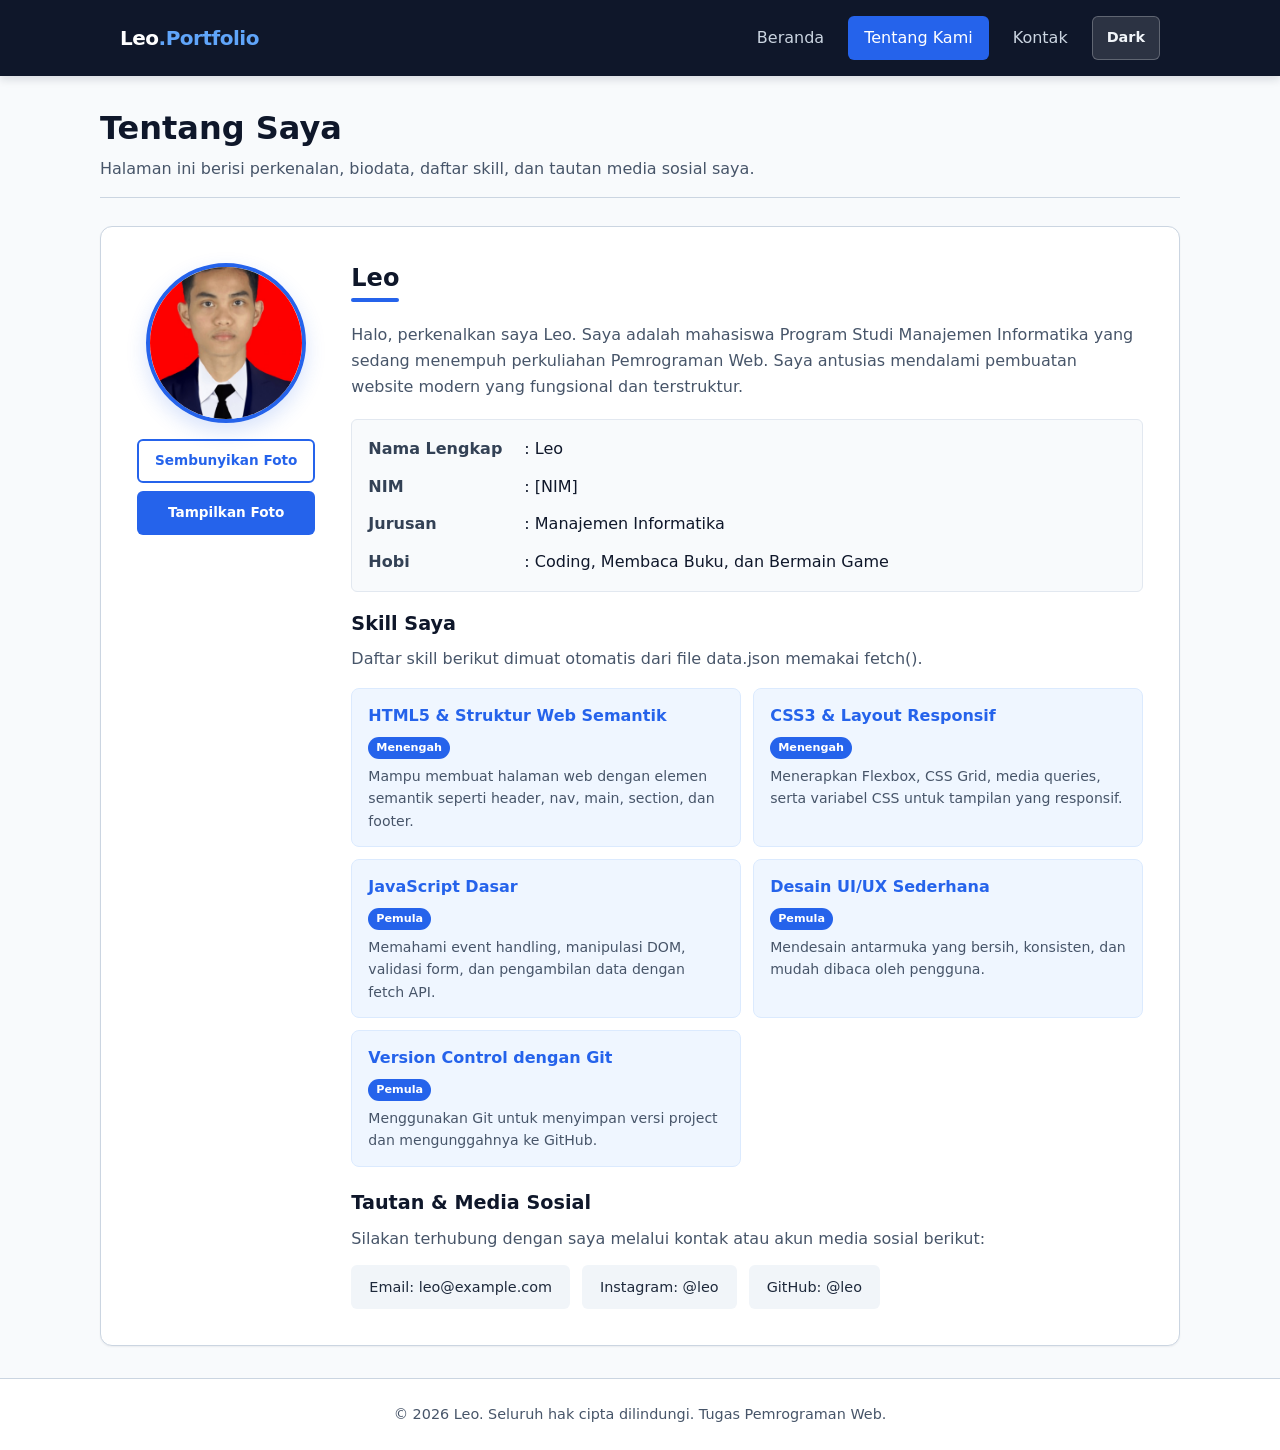
==== about.html @ 852a2a5d "first commit" ====
<!DOCTYPE html>
<html lang="id">
<head>
    <meta charset="UTF-8">
    <meta name="viewport" content="width=device-width, initial-scale=1.0">
    <title>About - Leo</title>
    <link rel="stylesheet" href="style.css">
</head>
<body>

    <!-- Navigasi utama (Flexbox) -->
    <header>
        <nav class="navbar">
            <div class="nav-brand">Leo<span>.Portfolio</span></div>
            <ul class="nav-menu">
                <li><a href="index.html">Beranda</a></li>
                <li><a href="about.html" class="active">Tentang Kami</a></li>
                <li><a href="contact.html">Kontak</a></li>
                <li>
                    <button id="btn-dark-mode" class="btn-theme-toggle" type="button" aria-label="Beralih ke Dark Mode">Dark</button>
                </li>
            </ul>
        </nav>
    </header>

    <main>
        <!-- Header halaman: judul + deskripsi singkat (syarat soal UTS) -->
        <header class="page-header">
            <h1>Tentang Saya</h1>
            <p>Halaman ini berisi perkenalan, biodata, daftar skill, dan tautan media sosial saya.</p>
        </header>

        <!-- Halaman About: Menggunakan Flexbox (.about-flex) -->
        <section id="about-section" class="about-flex">
            <!-- Kontainer Foto Profil & Tombol Pengatur Visibilitas -->
            <div class="foto-wrapper">
                <img src="foto.jpg" alt="Foto Profil Leo" class="foto-profil" id="foto-profil">
                <div class="foto-actions">
                    <button type="button" id="btn-sembunyi" class="btn btn-sm btn-outline">Sembunyikan Foto</button>
                    <button type="button" id="btn-tampil" class="btn btn-sm btn-primary">Tampilkan Foto</button>
                </div>
            </div>

            <div class="about-content">
                <h2>Leo</h2>
                <p>
                    Halo, perkenalkan saya Leo. Saya adalah mahasiswa Program Studi Manajemen Informatika yang sedang menempuh perkuliahan Pemrograman Web. Saya antusias mendalami pembuatan website modern yang fungsional dan terstruktur.
                </p>

                <!-- Biodata Lengkap (Nama, NIM, Jurusan, Hobi) -->
                <div class="biodata-grid">
                    <div class="biodata-label">Nama Lengkap</div>
                    <div class="biodata-value">: Leo</div>

                    <div class="biodata-label">NIM</div>
                    <div class="biodata-value">: [NIM]</div>

                    <div class="biodata-label">Jurusan</div>
                    <div class="biodata-value">: Manajemen Informatika</div>

                    <div class="biodata-label">Hobi</div>
                    <div class="biodata-value">: Coding, Membaca Buku, dan Bermain Game</div>
                </div>

                <!-- Daftar skill, diisi lewat JavaScript (AJAX dari data.json) -->
                <h3>Skill Saya</h3>
                <p>Daftar skill berikut dimuat otomatis dari file data.json memakai fetch().</p>
                <ul id="daftar-skill" class="skill-list">
                    <li class="skill-loading">Memuat data skill...</li>
                </ul>

                <h3>Tautan & Media Sosial</h3>
                <p>Silakan terhubung dengan saya melalui kontak atau akun media sosial berikut:</p>

                <div class="social-links">
                    <a href="mailto:leo@example.com" class="social-btn">Email: leo@example.com</a>
                    <a href="https://instagram.com" target="_blank" rel="noopener" class="social-btn">Instagram: @leo</a>
                    <a href="https://github.com" target="_blank" rel="noopener" class="social-btn">GitHub: @leo</a>
                </div>
            </div>
        </section>
    </main>

    <!-- Footer -->
    <footer>
        <p>&copy; 2026 Leo. Seluruh hak cipta dilindungi. Tugas Pemrograman Web.</p>
    </footer>

    <!-- Script Logika JavaScript -->
    <script src="script.js"></script>
</body>
</html>
---- style.css ----
/* =========================
   1. VARIABEL & RESET
   ========================= */
:root {
  --primary: #2563eb;
  --primary-hover: #1d4ed8;
  --primary-light: #eff6ff;
  --text: #0f172a;
  --muted: #475569;
  --bg: #f8fafc;
  --card: #ffffff;
  --border: #cbd5e1;
  --shadow: 0 1px 2px rgba(15, 23, 42, 0.06);
  --shadow-lg: 0 10px 20px rgba(15, 23, 42, 0.08);
  --radius: 12px;
}

* {
  box-sizing: border-box;
  margin: 0;
  padding: 0;
}

html {
  scroll-behavior: smooth;
}

/* Gunakan font bawaan sistem agar loading cepat dan tidak terlihat "dari generator" */
body {
  font-family: system-ui, -apple-system, BlinkMacSystemFont, "Segoe UI", Roboto, Arial, sans-serif;
  background: var(--bg);
  color: var(--text);
  line-height: 1.6;
  min-height: 100vh;
  display: flex;
  flex-direction: column;
}

img {
  max-width: 100%;
  display: block;
}

/* =========================
   2. TIPOGRAFI & UMUM
   ========================= */
h1,
h2,
h3 {
  color: var(--text);
  font-weight: 700;
  line-height: 1.3;
}

h1 {
  font-size: 2rem;
  margin-bottom: 12px;
}

h2 {
  font-size: 1.5rem;
  margin-bottom: 20px;
  position: relative;
  padding-bottom: 8px;
}

h2::after {
  content: '';
  position: absolute;
  left: 0;
  bottom: 0;
  width: 48px;
  height: 4px;
  background: var(--primary);
  border-radius: 999px;
}

h3 {
  font-size: 1.2rem;
  margin-bottom: 10px;
}

p {
  color: var(--muted);
  margin-bottom: 14px;
}

a {
  color: var(--primary);
  text-decoration: none;
  transition: color 0.2s ease;
}

a:hover {
  color: var(--primary-hover);
}

button,
.btn {
  font: inherit;
  border: none;
  cursor: pointer;
  transition: 0.2s ease;
}

button:hover,
.btn:hover {
  transform: translateY(-1px);
}

button:focus-visible,
a:focus-visible,
input:focus-visible,
textarea:focus-visible {
  outline: 2px solid var(--primary);
  outline-offset: 2px;
}

/* =========================
   3. LAYOUT UTAMA
   ========================= */
header {
  background: #0f172a;
  position: sticky;
  top: 0;
  z-index: 10;
  box-shadow: 0 4px 8px rgba(15, 23, 42, 0.12);
}

main {
  width: min(1080px, calc(100% - 40px));
  margin: 0 auto;
  padding: 32px 0;
  flex: 1;
}

footer {
  background: #ffffff;
  border-top: 1px solid var(--border);
  text-align: center;
  padding: 24px 20px;
  margin-top: auto;
}

footer p {
  margin-bottom: 0;
  font-size: 0.9rem;
}

/* =========================
   3b. PAGE HEADER (judul + deskripsi tiap halaman)
   Header di dalam main, tanpa background gelap seperti navbar.
   ========================= */
.page-header {
  background: transparent;
  position: static;
  box-shadow: none;
  margin-bottom: 28px;
  padding-bottom: 16px;
  border-bottom: 1px solid var(--border);
}

.page-header h1 {
  margin-bottom: 6px;
}

.page-header p {
  font-size: 1rem;
  color: var(--muted);
  margin-bottom: 0;
}

/* =========================
   4. NAVBAR
   ========================= */
.navbar {
  max-width: 1080px;
  margin: 0 auto;
  padding: 16px 20px;
  display: flex;
  align-items: center;
  justify-content: space-between;
}

.nav-brand {
  color: #ffffff;
  font-size: 1.25rem;
  font-weight: 700;
  letter-spacing: -0.5px;
}

.nav-brand span {
  color: #60a5fa;
}

.nav-menu {
  display: flex;
  align-items: center;
  list-style: none;
  gap: 8px;
}

.nav-menu a {
  display: inline-block;
  color: #cbd5e1;
  padding: 10px 16px;
  min-height: 44px;
  line-height: 24px;
  border-radius: 6px;
}

.nav-menu a:hover {
  color: #ffffff;
  background: rgba(255, 255, 255, 0.08);
}

.nav-menu a.active {
  color: #ffffff;
  background: var(--primary);
}

/* =========================
   5. HOME HERO
   ========================= */
#profil,
.about-flex {
  display: flex;
  align-items: flex-start;
  gap: 36px;
  background: var(--card);
  border: 1px solid var(--border);
  border-radius: var(--radius);
  box-shadow: var(--shadow);
  padding: 36px;
}

#profil {
  margin-bottom: 40px;
}

#profil .foto-profil,
#about-section .foto-profil {
  width: 160px;
  height: 160px;
  min-width: 160px;
  border-radius: 50%;
  object-fit: cover;
  border: 4px solid var(--primary);
  box-shadow: 0 8px 20px rgba(37, 99, 235, 0.18);
}

.badge-status {
  display: inline-block;
  background: var(--primary-light);
  color: var(--primary);
  padding: 4px 12px;
  border-radius: 999px;
  font-size: 0.85rem;
  font-weight: 600;
  margin-bottom: 12px;
}

.intro-text {
  font-size: 1.05rem;
  color: var(--text);
  margin-bottom: 20px;
}

.btn-group {
  display: flex;
  flex-wrap: wrap;
  gap: 12px;
}

.btn {
  display: inline-flex;
  align-items: center;
  justify-content: center;
  min-height: 44px;
  padding: 12px 24px;
  border-radius: 6px;
  font-weight: 600;
}

.btn-primary {
  background: var(--primary);
  color: #ffffff;
}

.btn-primary:hover {
  background: var(--primary-hover);
  color: #ffffff;
}

.btn-outline {
  background: transparent;
  color: var(--primary);
  border: 2px solid var(--primary);
  padding: 10px 22px;
}

.btn-outline:hover {
  background: var(--primary-light);
  color: var(--primary-hover);
}

/* =========================
   6. PROJECT CARD
   ========================= */
.projects-grid {
  display: grid;
  grid-template-columns: repeat(3, minmax(0, 1fr));
  gap: 24px;
}

.card {
  background: var(--card);
  border: 1px solid var(--border);
  border-radius: var(--radius);
  box-shadow: var(--shadow);
  padding: 24px;
  display: flex;
  flex-direction: column;
  transition: 0.2s ease;
}

.card:hover {
  transform: translateY(-4px);
  box-shadow: var(--shadow-lg);
  border-color: #94a3b8;
}

.card-header {
  margin-bottom: 12px;
}

.card-title {
  margin-bottom: 8px;
  font-size: 1.25rem;
}

.card-desc {
  color: var(--muted);
  font-size: 0.95rem;
  line-height: 1.5;
  margin-bottom: 16px;
}

.card-tags {
  display: flex;
  flex-wrap: wrap;
  gap: 8px;
  margin-top: auto;
  padding-top: 16px;
  border-top: 1px solid #f1f5f9;
}

.tag {
  background: #f1f5f9;
  color: #334155;
  font-size: 0.75rem;
  font-weight: 600;
  padding: 4px 10px;
  border-radius: 6px;
}

/* =========================
   7. ABOUT PAGE
   ========================= */
.about-content {
  flex: 1;
}

.biodata-grid {
  display: grid;
  grid-template-columns: 140px 1fr;
  gap: 12px 16px;
  margin: 20px 0;
  padding: 16px;
  background: #f8fafc;
  border: 1px solid #e2e8f0;
  border-radius: 6px;
}

.biodata-label {
  font-weight: 600;
  color: #334155;
}

.biodata-value {
  color: var(--text);
}

/* Daftar skill (diisi lewat AJAX dari data.json) */
.skill-list {
  list-style: none;
  display: grid;
  grid-template-columns: repeat(2, minmax(0, 1fr));
  gap: 12px;
  margin: 16px 0 24px;
  padding: 0;
}

.skill-item {
  background: var(--primary-light);
  border: 1px solid #dbeafe;
  border-radius: 8px;
  padding: 14px 16px;
}

.skill-item h4 {
  font-size: 1rem;
  color: var(--primary);
  margin-bottom: 4px;
}

.skill-item .skill-tingkat {
  display: inline-block;
  background: var(--primary);
  color: #ffffff;
  font-size: 0.7rem;
  font-weight: 600;
  padding: 2px 8px;
  border-radius: 999px;
  margin-bottom: 6px;
}

.skill-item p {
  font-size: 0.88rem;
  color: var(--muted);
  margin-bottom: 0;
}

.skill-loading,
.skill-error {
  grid-column: 1 / -1;
  text-align: center;
  padding: 16px;
  color: var(--muted);
  font-style: italic;
}

.skill-error {
  color: #dc2626;
}

/* =========================
   8. CONTACT PAGE
   ========================= */
#contact-section {
  display: grid;
  grid-template-columns: 1.2fr 0.8fr;
  gap: 32px;
}

#form-pesan {
  display: flex;
  flex-direction: column;
  gap: 16px;
  background: var(--card);
  border: 1px solid var(--border);
  border-radius: var(--radius);
  box-shadow: var(--shadow);
  padding: 32px;
}

.form-group {
  display: flex;
  flex-direction: column;
  gap: 6px;
}

.form-group label {
  font-weight: 600;
  font-size: 0.95rem;
  color: #334155;
}

.form-control {
  width: 100%;
  min-height: 44px;
  padding: 12px 16px;
  font: inherit;
  color: var(--text);
  background: #ffffff;
  border: 1px solid var(--border);
  border-radius: 6px;
  transition: border-color 0.2s ease, box-shadow 0.2s ease;
}

.form-control:focus {
  border-color: var(--primary);
  box-shadow: 0 0 0 3px rgba(37, 99, 235, 0.15);
}

textarea.form-control {
  min-height: 120px;
  resize: vertical;
}

#status-pesan {
  display: none;
  padding: 14px 18px;
  border-radius: 6px;
  font-size: 0.95rem;
  font-weight: 500;
  margin-top: 8px;
}

#status-pesan.sukses {
  display: block;
  background: #dcfce7;
  color: #166534;
  border: 1px solid #86efac;
}

#status-pesan.error {
  display: block;
  background: #fef2f2;
  color: #dc2626;
  border: 1px solid #fca5a5;
}

.form-control.input-error {
  border-color: #dc2626 !important;
  box-shadow: 0 0 0 3px rgba(220, 38, 38, 0.2) !important;
}

.contact-info-card {
  background: var(--card);
  border: 1px solid var(--border);
  border-radius: var(--radius);
  box-shadow: var(--shadow);
  padding: 32px;
  display: flex;
  flex-direction: column;
  gap: 20px;
}

.contact-item {
  display: flex;
  flex-direction: column;
  gap: 4px;
}

.contact-label {
  font-size: 0.85rem;
  text-transform: uppercase;
  letter-spacing: 0.5px;
  font-weight: 600;
  color: #64748b;
}

.contact-value {
  font-size: 1.05rem;
  font-weight: 500;
  color: var(--text);
}

.social-links {
  display: flex;
  flex-wrap: wrap;
  gap: 12px;
  margin-top: 8px;
}

.social-btn {
  display: inline-flex;
  align-items: center;
  justify-content: center;
  min-height: 44px;
  padding: 10px 18px;
  border-radius: 6px;
  background: #f1f5f9;
  color: #1e293b;
  font-weight: 500;
  font-size: 0.9rem;
}

.social-btn:hover {
  background: var(--primary);
  color: #ffffff;
}

/* =========================
   9. RESPONSIVE
   ========================= */
@media (max-width: 768px) {
  .projects-grid {
    grid-template-columns: repeat(2, minmax(0, 1fr));
    gap: 20px;
  }

  #contact-section {
    grid-template-columns: 1fr;
    gap: 24px;
  }

  .about-flex {
    gap: 24px;
    padding: 28px;
  }

  .skill-list {
    grid-template-columns: 1fr;
  }
}

@media (max-width: 480px) {
  .navbar {
    flex-direction: column;
    gap: 14px;
    text-align: center;
    padding: 14px 16px;
  }

  .nav-menu {
    width: 100%;
    justify-content: center;
    flex-wrap: wrap;
    gap: 8px;
  }

  .nav-menu a {
    padding: 8px 12px;
    font-size: 0.95rem;
  }

  main {
    width: min(100% - 20px, 1080px);
    padding: 20px 0;
  }

  #profil {
    flex-direction: column;
    text-align: center;
    gap: 20px;
    padding: 24px 16px;
  }

  .btn-group {
    justify-content: center;
  }

  .projects-grid {
    grid-template-columns: 1fr;
    gap: 16px;
  }

  .about-flex {
    flex-direction: column;
    align-items: center;
    text-align: center;
    padding: 24px 16px;
  }

  .biodata-grid {
    grid-template-columns: 1fr;
    text-align: left;
    gap: 8px;
  }

  #form-pesan,
  .contact-info-card {
    padding: 20px 16px;
  }
}

/* ==========================================================================
   10. INTERAKSI JAVASCRIPT & DARK MODE
   ========================================================================== */

/* Tombol Toggle Tema (Dark Mode) */
.btn-theme-toggle {
  display: inline-flex;
  align-items: center;
  gap: 8px;
  background: rgba(255, 255, 255, 0.12);
  color: #f1f5f9;
  border: 1px solid rgba(255, 255, 255, 0.25);
  padding: 8px 14px;
  min-height: 44px;
  border-radius: 6px;
  font-size: 0.9rem;
  font-weight: 600;
  cursor: pointer;
  transition: all 0.2s ease;
}

.btn-theme-toggle:hover {
  background: rgba(255, 255, 255, 0.22);
  color: #ffffff;
  border-color: rgba(255, 255, 255, 0.4);
}

/* Pengaturan Visibilitas Foto Profil (About) */
.foto-wrapper {
  display: flex;
  flex-direction: column;
  align-items: center;
  gap: 16px;
  min-width: 160px;
}

.foto-actions {
  display: flex;
  flex-direction: column;
  gap: 8px;
  width: 100%;
}

.btn-sm {
  min-height: 44px;
  padding: 8px 16px;
  font-size: 0.85rem;
  width: 100%;
  text-align: center;
}

/* ==========================================================================
   10b. ANIMASI (Style & Animation lewat CSS)
   Keyframe fadeIn dipakai untuk card skill dan notifikasi form.
   ========================================================================== */
@keyframes fadeIn {
  from {
    opacity: 0;
    transform: translateY(10px);
  }
  to {
    opacity: 1;
    transform: translateY(0);
  }
}

.fade-in {
  animation: fadeIn 0.4s ease forwards;
}

/* ==========================================================================
   DARK MODE
   Background hitam (#000000) dan font putih (#ffffff) sesuai spesifikasi
   ========================================================================== */
body.dark-mode {
  background-color: #000000;
  color: #ffffff;
}

body.dark-mode h1,
body.dark-mode h2,
body.dark-mode h3 {
  color: #ffffff;
}

body.dark-mode p {
  color: #e2e8f0;
}

body.dark-mode .intro-text {
  color: #f8fafc;
}

body.dark-mode header {
  background-color: #09090b;
  border-bottom: 1px solid #27272a;
}

body.dark-mode .page-header {
  border-bottom-color: #27272a;
}

body.dark-mode footer {
  background-color: #09090b;
  border-top: 1px solid #27272a;
}

body.dark-mode footer p {
  color: #a1a1aa;
}

body.dark-mode .card,
body.dark-mode #profil,
body.dark-mode .about-flex,
body.dark-mode #form-pesan,
body.dark-mode .contact-info-card {
  background-color: #121212;
  border-color: #27272a;
  box-shadow: 0 6px 16px rgba(0, 0, 0, 0.6);
}

body.dark-mode .card:hover {
  border-color: #3f3f46;
}

body.dark-mode .card-desc {
  color: #cbd5e1;
}

body.dark-mode .card-tags {
  border-top-color: #27272a;
}

body.dark-mode .tag {
  background: #27272a;
  color: #f4f4f5;
}

body.dark-mode .badge-status {
  background: #1e3a8a;
  color: #93c5fd;
}

body.dark-mode .btn-outline {
  color: #60a5fa;
  border-color: #60a5fa;
}

body.dark-mode .btn-outline:hover {
  background: #1e293b;
  color: #93c5fd;
}

body.dark-mode .biodata-grid {
  background-color: #18181b;
  border-color: #27272a;
}

body.dark-mode .biodata-label {
  color: #93c5fd;
}

body.dark-mode .biodata-value {
  color: #ffffff;
}

/* Skill list di dark mode */
body.dark-mode .skill-item {
  background-color: #18181b;
  border-color: #27272a;
}

body.dark-mode .skill-item h4 {
  color: #93c5fd;
}

body.dark-mode .skill-item p {
  color: #cbd5e1;
}

body.dark-mode .skill-error {
  color: #fca5a5;
}

body.dark-mode .form-group label {
  color: #f4f4f5;
}

body.dark-mode .form-control {
  background-color: #18181b;
  color: #ffffff;
  border-color: #3f3f46;
}

body.dark-mode .form-control:focus {
  border-color: #3b82f6;
  box-shadow: 0 0 0 3px rgba(59, 130, 246, 0.35);
}

body.dark-mode .contact-label {
  color: #a1a1aa;
}

body.dark-mode .contact-value {
  color: #ffffff;
}

body.dark-mode .social-btn {
  background-color: #27272a;
  color: #f4f4f5;
}

body.dark-mode .social-btn:hover {
  background-color: var(--primary);
  color: #ffffff;
}

body.dark-mode .btn-theme-toggle {
  background-color: #27272a;
  border-color: #3f3f46;
  color: #fef08a;
}

body.dark-mode .btn-theme-toggle:hover {
  background-color: #3f3f46;
  color: #ffffff;
}

body.dark-mode #status-pesan.sukses {
  background: #052e16;
  color: #86efac;
  border-color: #166534;
}

body.dark-mode #status-pesan.error {
  background: #450a0a;
  color: #fca5a5;
  border-color: #991b1b;
}
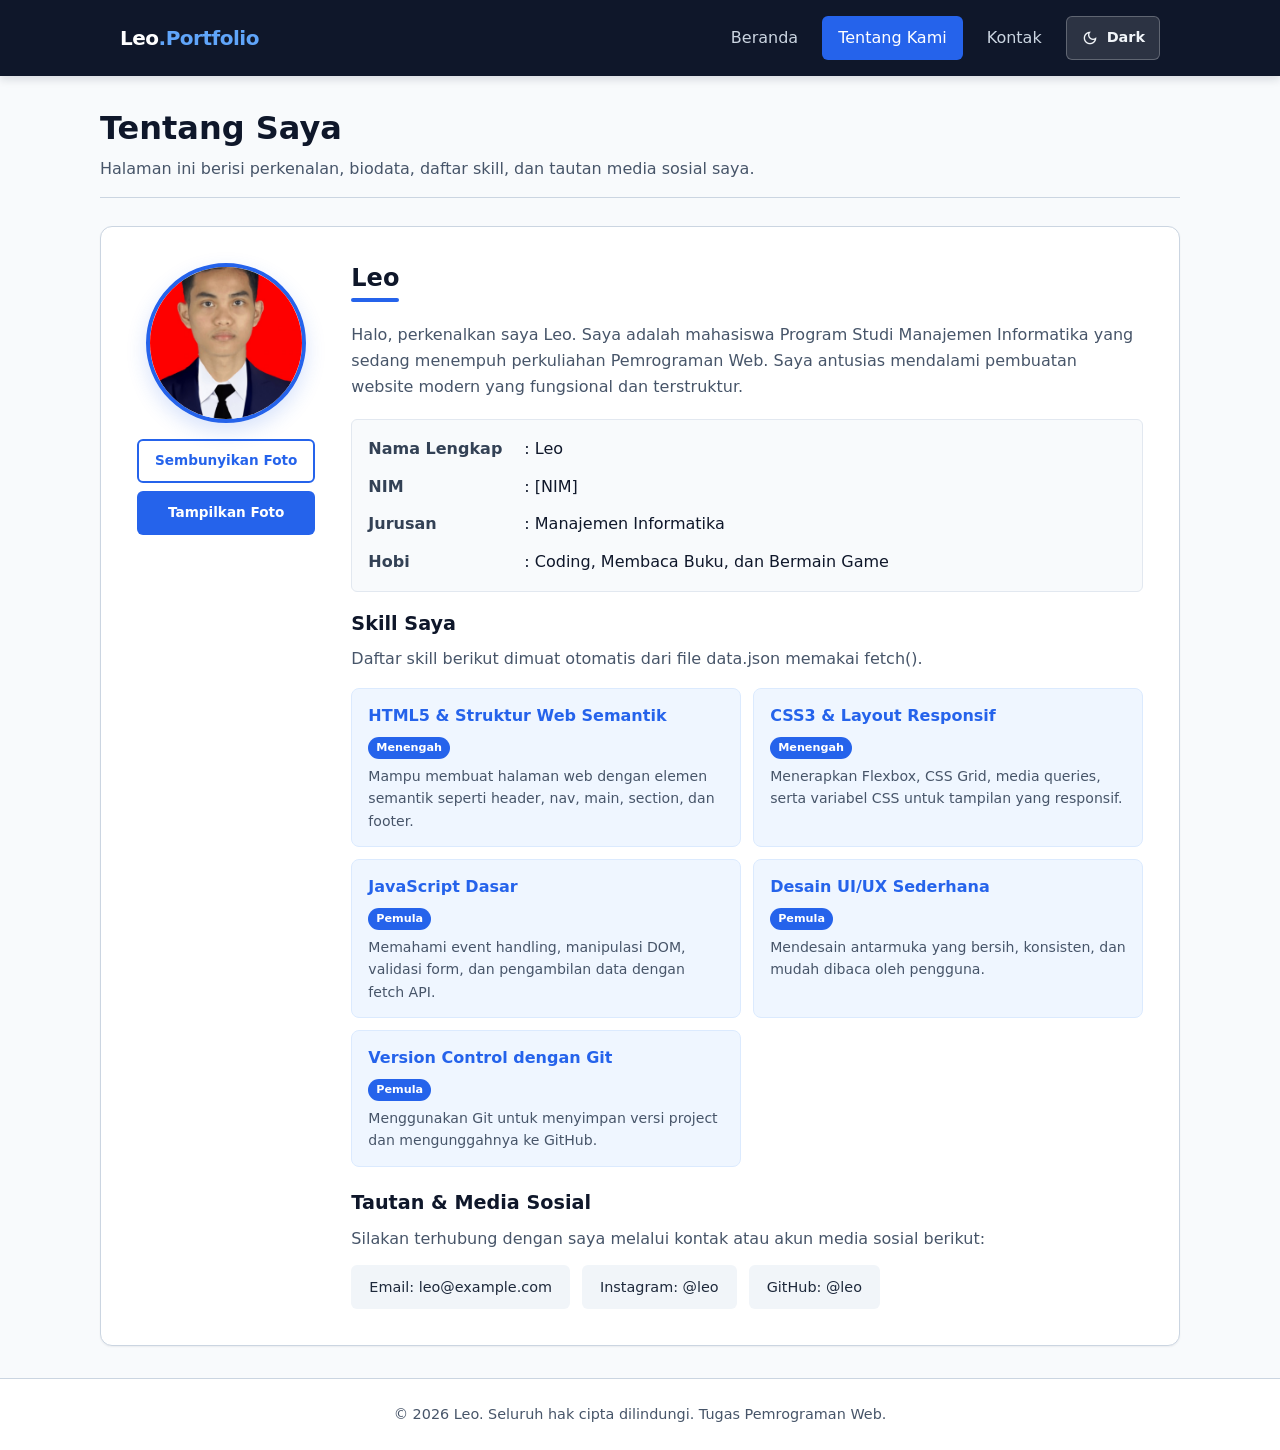
==== commit d80fce58: "Replace emoji icons with Material Symbols (dark_mode/light_mode) for professional look" ====
--- a/about.html
+++ b/about.html
@@ -5,6 +5,8 @@
     <meta name="viewport" content="width=device-width, initial-scale=1.0">
     <title>About - Leo</title>
     <link rel="stylesheet" href="style.css">
+    <!-- Google Fonts Icons untuk ikon profesional -->
+    <link rel="stylesheet" href="https://fonts.googleapis.com/css2?family=Material+Symbols+Outlined:opsz,wght,FILL,GRAD@24,400,0,0&icon_names=dark_mode,light_mode">
 </head>
 <body>
 
@@ -17,7 +19,7 @@
                 <li><a href="about.html" class="active">Tentang Kami</a></li>
                 <li><a href="contact.html">Kontak</a></li>
                 <li>
-                    <button id="btn-dark-mode" class="btn-theme-toggle" type="button" aria-label="Beralih ke Dark Mode">Dark</button>
+                    <button id="btn-dark-mode" class="btn-theme-toggle" type="button" aria-label="Beralih ke Dark Mode"><span class="material-symbols-outlined" aria-hidden="true">dark_mode</span> Dark</button>
                 </li>
             </ul>
         </nav>
--- a/style.css
+++ b/style.css
@@ -693,6 +693,13 @@
   border-color: rgba(255, 255, 255, 0.4);
 }
 
+/* Ikon Material Symbols di tombol tema */
+.btn-theme-toggle .material-symbols-outlined {
+  font-size: 18px;
+  line-height: 1;
+  vertical-align: -3px;
+}
+
 /* Pengaturan Visibilitas Foto Profil (About) */
 .foto-wrapper {
   display: flex;
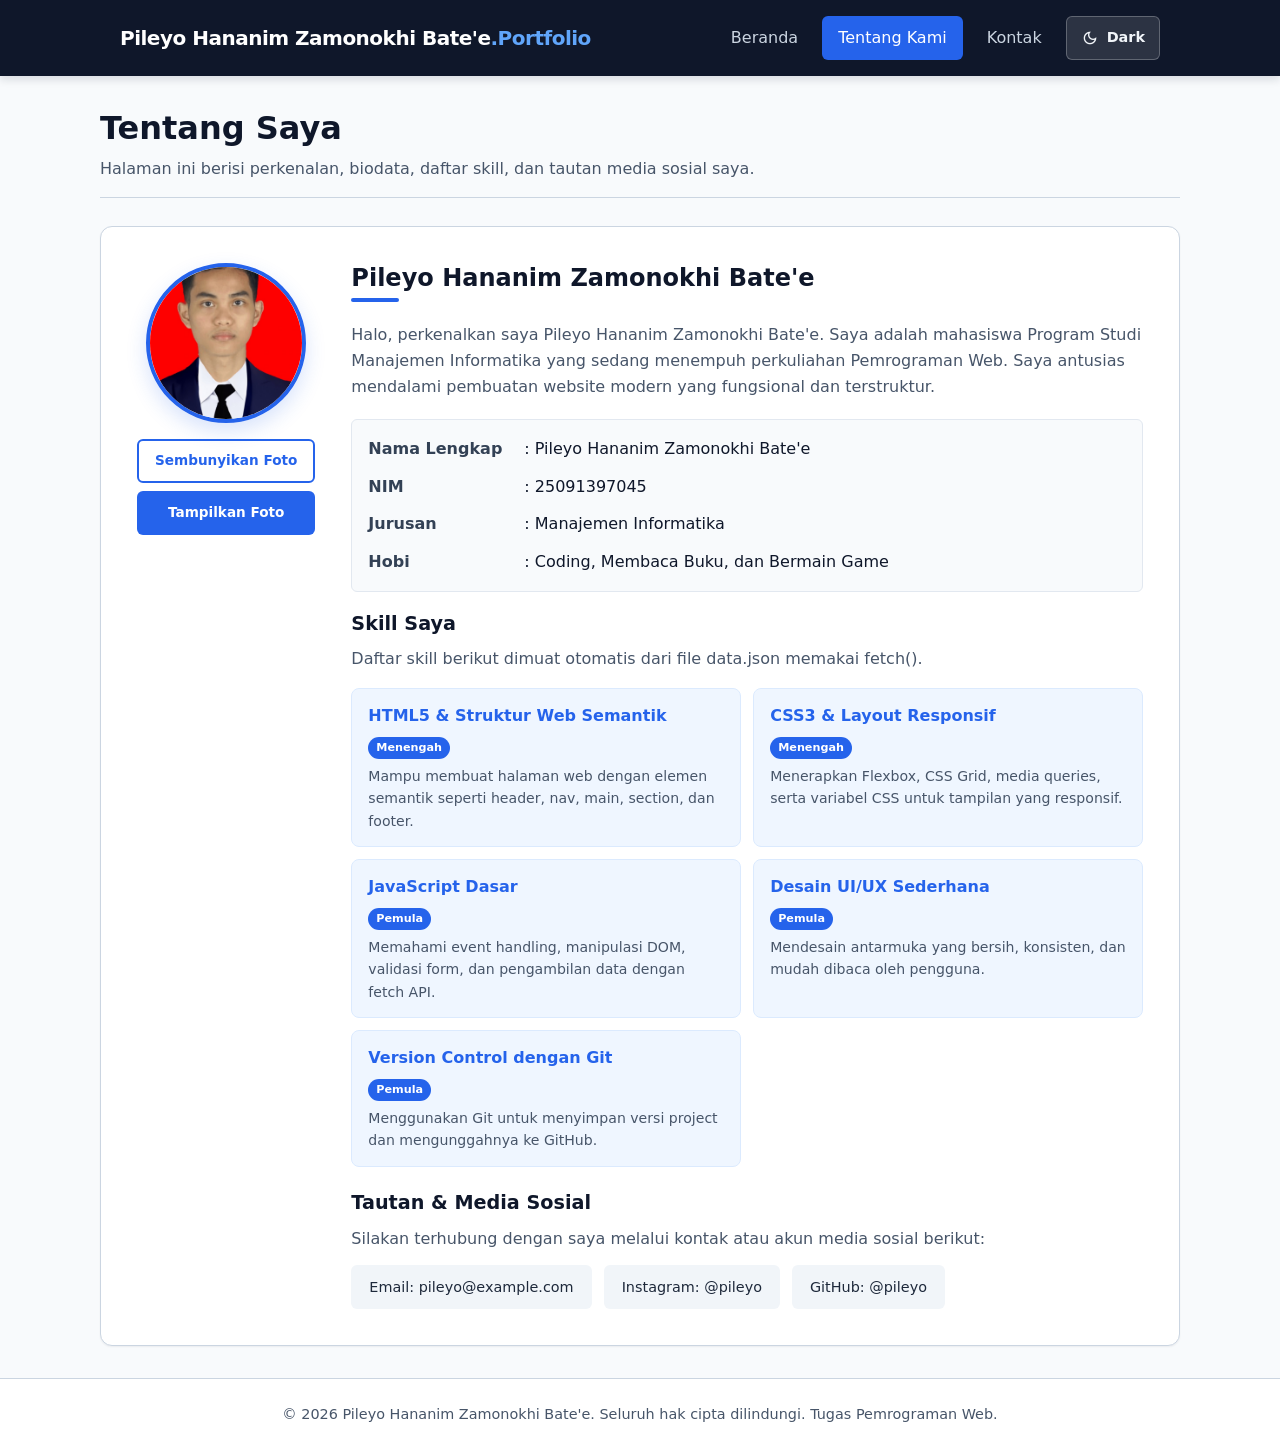
==== commit feb012be: "Update identitas: nama Pileyo Hananim Zamonokhi Bate'e, NIM 25091397045" ====
--- a/about.html
+++ b/about.html
@@ -3,7 +3,7 @@
 <head>
     <meta charset="UTF-8">
     <meta name="viewport" content="width=device-width, initial-scale=1.0">
-    <title>About - Leo</title>
+    <title>About - Pileyo Hananim Zamonokhi Bate'e</title>
     <link rel="stylesheet" href="style.css">
     <!-- Google Fonts Icons untuk ikon profesional -->
     <link rel="stylesheet" href="https://fonts.googleapis.com/css2?family=Material+Symbols+Outlined:opsz,wght,FILL,GRAD@24,400,0,0&icon_names=dark_mode,light_mode">
@@ -13,7 +13,7 @@
     <!-- Navigasi utama (Flexbox) -->
     <header>
         <nav class="navbar">
-            <div class="nav-brand">Leo<span>.Portfolio</span></div>
+            <div class="nav-brand">Pileyo Hananim Zamonokhi Bate'e<span>.Portfolio</span></div>
             <ul class="nav-menu">
                 <li><a href="index.html">Beranda</a></li>
                 <li><a href="about.html" class="active">Tentang Kami</a></li>
@@ -36,7 +36,7 @@
         <section id="about-section" class="about-flex">
             <!-- Kontainer Foto Profil & Tombol Pengatur Visibilitas -->
             <div class="foto-wrapper">
-                <img src="foto.jpg" alt="Foto Profil Leo" class="foto-profil" id="foto-profil">
+                <img src="foto.jpg" alt="Foto Profil Pileyo Hananim Zamonokhi Bate'e" class="foto-profil" id="foto-profil">
                 <div class="foto-actions">
                     <button type="button" id="btn-sembunyi" class="btn btn-sm btn-outline">Sembunyikan Foto</button>
                     <button type="button" id="btn-tampil" class="btn btn-sm btn-primary">Tampilkan Foto</button>
@@ -44,18 +44,18 @@
             </div>
 
             <div class="about-content">
-                <h2>Leo</h2>
+                <h2>Pileyo Hananim Zamonokhi Bate'e</h2>
                 <p>
-                    Halo, perkenalkan saya Leo. Saya adalah mahasiswa Program Studi Manajemen Informatika yang sedang menempuh perkuliahan Pemrograman Web. Saya antusias mendalami pembuatan website modern yang fungsional dan terstruktur.
+                    Halo, perkenalkan saya Pileyo Hananim Zamonokhi Bate'e. Saya adalah mahasiswa Program Studi Manajemen Informatika yang sedang menempuh perkuliahan Pemrograman Web. Saya antusias mendalami pembuatan website modern yang fungsional dan terstruktur.
                 </p>
 
                 <!-- Biodata Lengkap (Nama, NIM, Jurusan, Hobi) -->
                 <div class="biodata-grid">
                     <div class="biodata-label">Nama Lengkap</div>
-                    <div class="biodata-value">: Leo</div>
+                    <div class="biodata-value">: Pileyo Hananim Zamonokhi Bate'e</div>
 
                     <div class="biodata-label">NIM</div>
-                    <div class="biodata-value">: [NIM]</div>
+                    <div class="biodata-value">: 25091397045</div>
 
                     <div class="biodata-label">Jurusan</div>
                     <div class="biodata-value">: Manajemen Informatika</div>
@@ -75,9 +75,9 @@
                 <p>Silakan terhubung dengan saya melalui kontak atau akun media sosial berikut:</p>
 
                 <div class="social-links">
-                    <a href="mailto:leo@example.com" class="social-btn">Email: leo@example.com</a>
-                    <a href="https://instagram.com" target="_blank" rel="noopener" class="social-btn">Instagram: @leo</a>
-                    <a href="https://github.com" target="_blank" rel="noopener" class="social-btn">GitHub: @leo</a>
+                    <a href="mailto:pileyo@example.com" class="social-btn">Email: pileyo@example.com</a>
+                    <a href="https://instagram.com" target="_blank" rel="noopener" class="social-btn">Instagram: @pileyo</a>
+                    <a href="https://github.com" target="_blank" rel="noopener" class="social-btn">GitHub: @pileyo</a>
                 </div>
             </div>
         </section>
@@ -85,7 +85,7 @@
 
     <!-- Footer -->
     <footer>
-        <p>&copy; 2026 Leo. Seluruh hak cipta dilindungi. Tugas Pemrograman Web.</p>
+        <p>&copy; 2026 Pileyo Hananim Zamonokhi Bate'e. Seluruh hak cipta dilindungi. Tugas Pemrograman Web.</p>
     </footer>
 
     <!-- Script Logika JavaScript -->
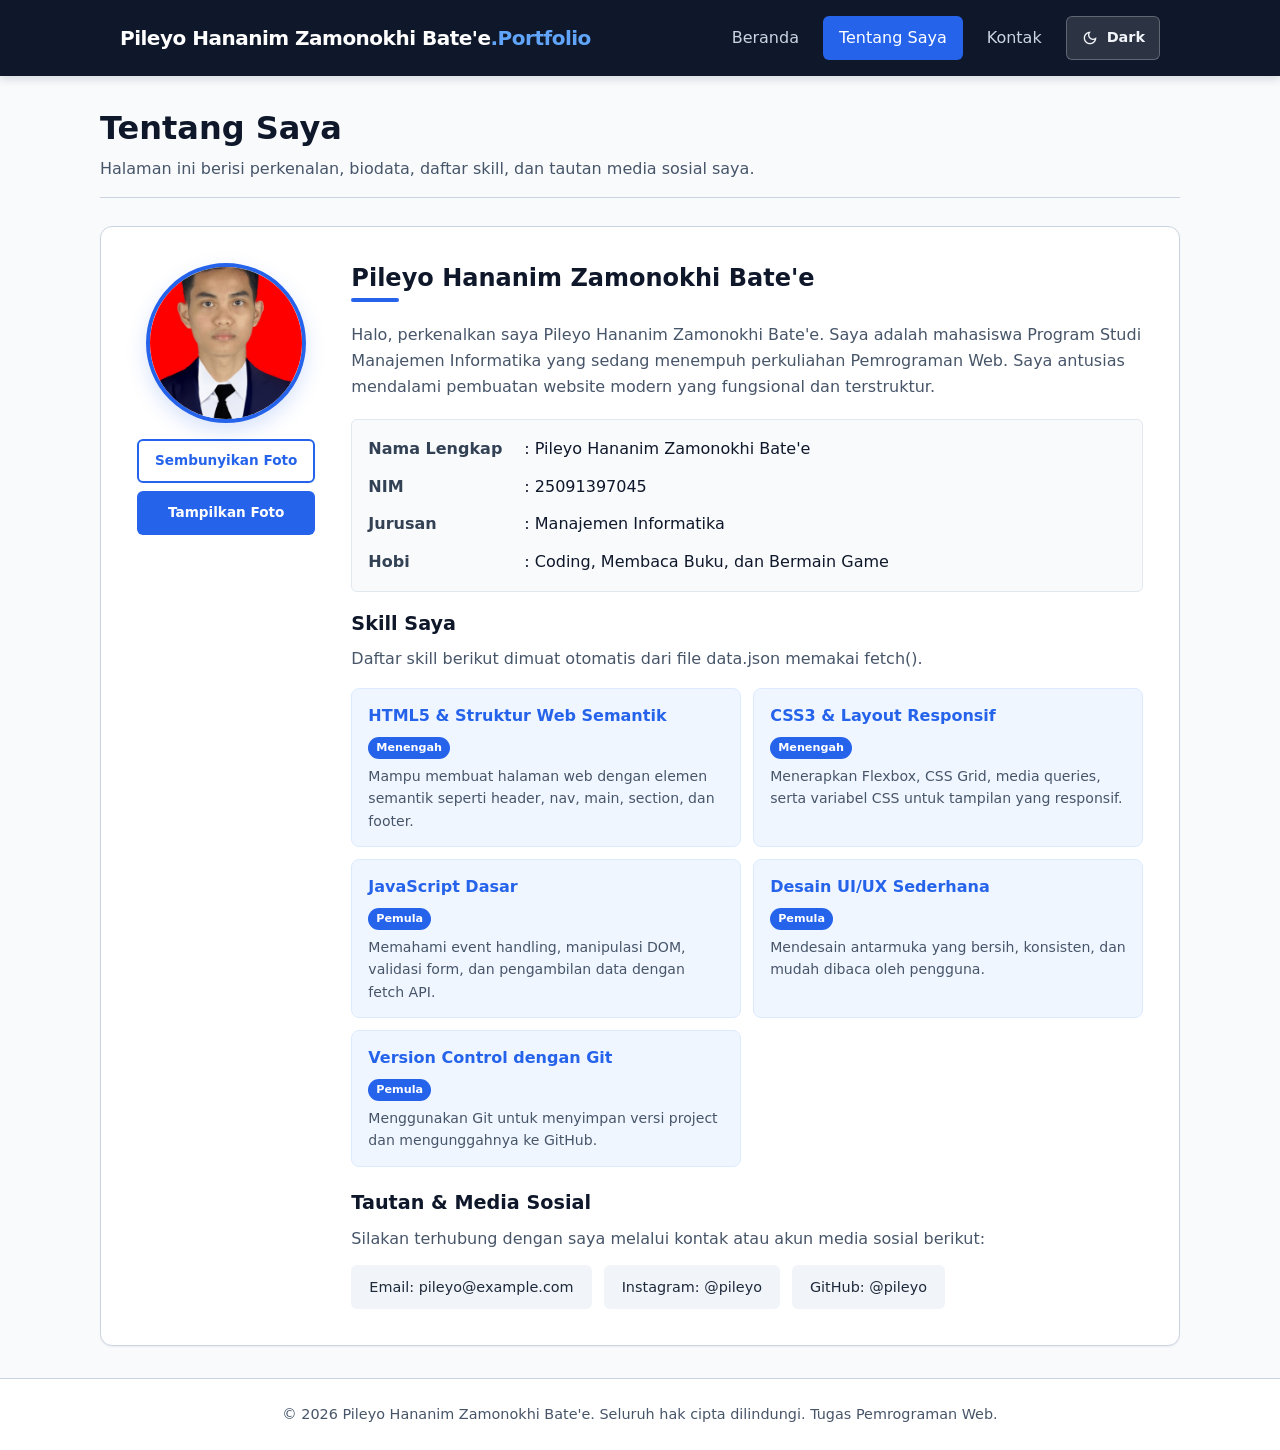
==== commit 245dd346: "commit pertama" ====
--- a/about.html
+++ b/about.html
@@ -5,18 +5,16 @@
     <meta name="viewport" content="width=device-width, initial-scale=1.0">
     <title>About - Pileyo Hananim Zamonokhi Bate'e</title>
     <link rel="stylesheet" href="style.css">
-    <!-- Google Fonts Icons untuk ikon profesional -->
     <link rel="stylesheet" href="https://fonts.googleapis.com/css2?family=Material+Symbols+Outlined:opsz,wght,FILL,GRAD@24,400,0,0&icon_names=dark_mode,light_mode">
 </head>
 <body>
 
-    <!-- Navigasi utama (Flexbox) -->
     <header>
         <nav class="navbar">
             <div class="nav-brand">Pileyo Hananim Zamonokhi Bate'e<span>.Portfolio</span></div>
             <ul class="nav-menu">
                 <li><a href="index.html">Beranda</a></li>
-                <li><a href="about.html" class="active">Tentang Kami</a></li>
+                <li><a href="about.html" class="active">Tentang Saya</a></li>
                 <li><a href="contact.html">Kontak</a></li>
                 <li>
                     <button id="btn-dark-mode" class="btn-theme-toggle" type="button" aria-label="Beralih ke Dark Mode"><span class="material-symbols-outlined" aria-hidden="true">dark_mode</span> Dark</button>
@@ -26,15 +24,12 @@
     </header>
 
     <main>
-        <!-- Header halaman: judul + deskripsi singkat (syarat soal UTS) -->
         <header class="page-header">
             <h1>Tentang Saya</h1>
             <p>Halaman ini berisi perkenalan, biodata, daftar skill, dan tautan media sosial saya.</p>
         </header>
 
-        <!-- Halaman About: Menggunakan Flexbox (.about-flex) -->
         <section id="about-section" class="about-flex">
-            <!-- Kontainer Foto Profil & Tombol Pengatur Visibilitas -->
             <div class="foto-wrapper">
                 <img src="foto.jpg" alt="Foto Profil Pileyo Hananim Zamonokhi Bate'e" class="foto-profil" id="foto-profil">
                 <div class="foto-actions">
@@ -49,7 +44,6 @@
                     Halo, perkenalkan saya Pileyo Hananim Zamonokhi Bate'e. Saya adalah mahasiswa Program Studi Manajemen Informatika yang sedang menempuh perkuliahan Pemrograman Web. Saya antusias mendalami pembuatan website modern yang fungsional dan terstruktur.
                 </p>
 
-                <!-- Biodata Lengkap (Nama, NIM, Jurusan, Hobi) -->
                 <div class="biodata-grid">
                     <div class="biodata-label">Nama Lengkap</div>
                     <div class="biodata-value">: Pileyo Hananim Zamonokhi Bate'e</div>
@@ -64,7 +58,6 @@
                     <div class="biodata-value">: Coding, Membaca Buku, dan Bermain Game</div>
                 </div>
 
-                <!-- Daftar skill, diisi lewat JavaScript (AJAX dari data.json) -->
                 <h3>Skill Saya</h3>
                 <p>Daftar skill berikut dimuat otomatis dari file data.json memakai fetch().</p>
                 <ul id="daftar-skill" class="skill-list">
@@ -83,12 +76,10 @@
         </section>
     </main>
 
-    <!-- Footer -->
     <footer>
         <p>&copy; 2026 Pileyo Hananim Zamonokhi Bate'e. Seluruh hak cipta dilindungi. Tugas Pemrograman Web.</p>
     </footer>
 
-    <!-- Script Logika JavaScript -->
     <script src="script.js"></script>
 </body>
 </html>
--- a/style.css
+++ b/style.css
@@ -1,6 +1,3 @@
-/* =========================
-   1. VARIABEL & RESET
-   ========================= */
 :root {
   --primary: #2563eb;
   --primary-hover: #1d4ed8;
@@ -25,7 +22,6 @@
   scroll-behavior: smooth;
 }
 
-/* Gunakan font bawaan sistem agar loading cepat dan tidak terlihat "dari generator" */
 body {
   font-family: system-ui, -apple-system, BlinkMacSystemFont, "Segoe UI", Roboto, Arial, sans-serif;
   background: var(--bg);
@@ -41,9 +37,6 @@
   display: block;
 }
 
-/* =========================
-   2. TIPOGRAFI & UMUM
-   ========================= */
 h1,
 h2,
 h3 {
@@ -116,9 +109,6 @@
   outline-offset: 2px;
 }
 
-/* =========================
-   3. LAYOUT UTAMA
-   ========================= */
 header {
   background: #0f172a;
   position: sticky;
@@ -147,10 +137,6 @@
   font-size: 0.9rem;
 }
 
-/* =========================
-   3b. PAGE HEADER (judul + deskripsi tiap halaman)
-   Header di dalam main, tanpa background gelap seperti navbar.
-   ========================= */
 .page-header {
   background: transparent;
   position: static;
@@ -170,9 +156,6 @@
   margin-bottom: 0;
 }
 
-/* =========================
-   4. NAVBAR
-   ========================= */
 .navbar {
   max-width: 1080px;
   margin: 0 auto;
@@ -219,9 +202,6 @@
   background: var(--primary);
 }
 
-/* =========================
-   5. HOME HERO
-   ========================= */
 #profil,
 .about-flex {
   display: flex;
@@ -304,9 +284,6 @@
   color: var(--primary-hover);
 }
 
-/* =========================
-   6. PROJECT CARD
-   ========================= */
 .projects-grid {
   display: grid;
   grid-template-columns: repeat(3, minmax(0, 1fr));
@@ -364,9 +341,6 @@
   border-radius: 6px;
 }
 
-/* =========================
-   7. ABOUT PAGE
-   ========================= */
 .about-content {
   flex: 1;
 }
@@ -391,7 +365,6 @@
   color: var(--text);
 }
 
-/* Daftar skill (diisi lewat AJAX dari data.json) */
 .skill-list {
   list-style: none;
   display: grid;
@@ -444,9 +417,6 @@
   color: #dc2626;
 }
 
-/* =========================
-   8. CONTACT PAGE
-   ========================= */
 #contact-section {
   display: grid;
   grid-template-columns: 1.2fr 0.8fr;
@@ -582,9 +552,6 @@
   color: #ffffff;
 }
 
-/* =========================
-   9. RESPONSIVE
-   ========================= */
 @media (max-width: 768px) {
   .projects-grid {
     grid-template-columns: repeat(2, minmax(0, 1fr));
@@ -666,11 +633,7 @@
   }
 }
 
-/* ==========================================================================
-   10. INTERAKSI JAVASCRIPT & DARK MODE
-   ========================================================================== */
-
-/* Tombol Toggle Tema (Dark Mode) */
+
 .btn-theme-toggle {
   display: inline-flex;
   align-items: center;
@@ -693,14 +656,12 @@
   border-color: rgba(255, 255, 255, 0.4);
 }
 
-/* Ikon Material Symbols di tombol tema */
 .btn-theme-toggle .material-symbols-outlined {
   font-size: 18px;
   line-height: 1;
   vertical-align: -3px;
 }
 
-/* Pengaturan Visibilitas Foto Profil (About) */
 .foto-wrapper {
   display: flex;
   flex-direction: column;
@@ -724,10 +685,6 @@
   text-align: center;
 }
 
-/* ==========================================================================
-   10b. ANIMASI (Style & Animation lewat CSS)
-   Keyframe fadeIn dipakai untuk card skill dan notifikasi form.
-   ========================================================================== */
 @keyframes fadeIn {
   from {
     opacity: 0;
@@ -743,10 +700,6 @@
   animation: fadeIn 0.4s ease forwards;
 }
 
-/* ==========================================================================
-   DARK MODE
-   Background hitam (#000000) dan font putih (#ffffff) sesuai spesifikasi
-   ========================================================================== */
 body.dark-mode {
   background-color: #000000;
   color: #ffffff;
@@ -839,7 +792,6 @@
   color: #ffffff;
 }
 
-/* Skill list di dark mode */
 body.dark-mode .skill-item {
   background-color: #18181b;
   border-color: #27272a;
